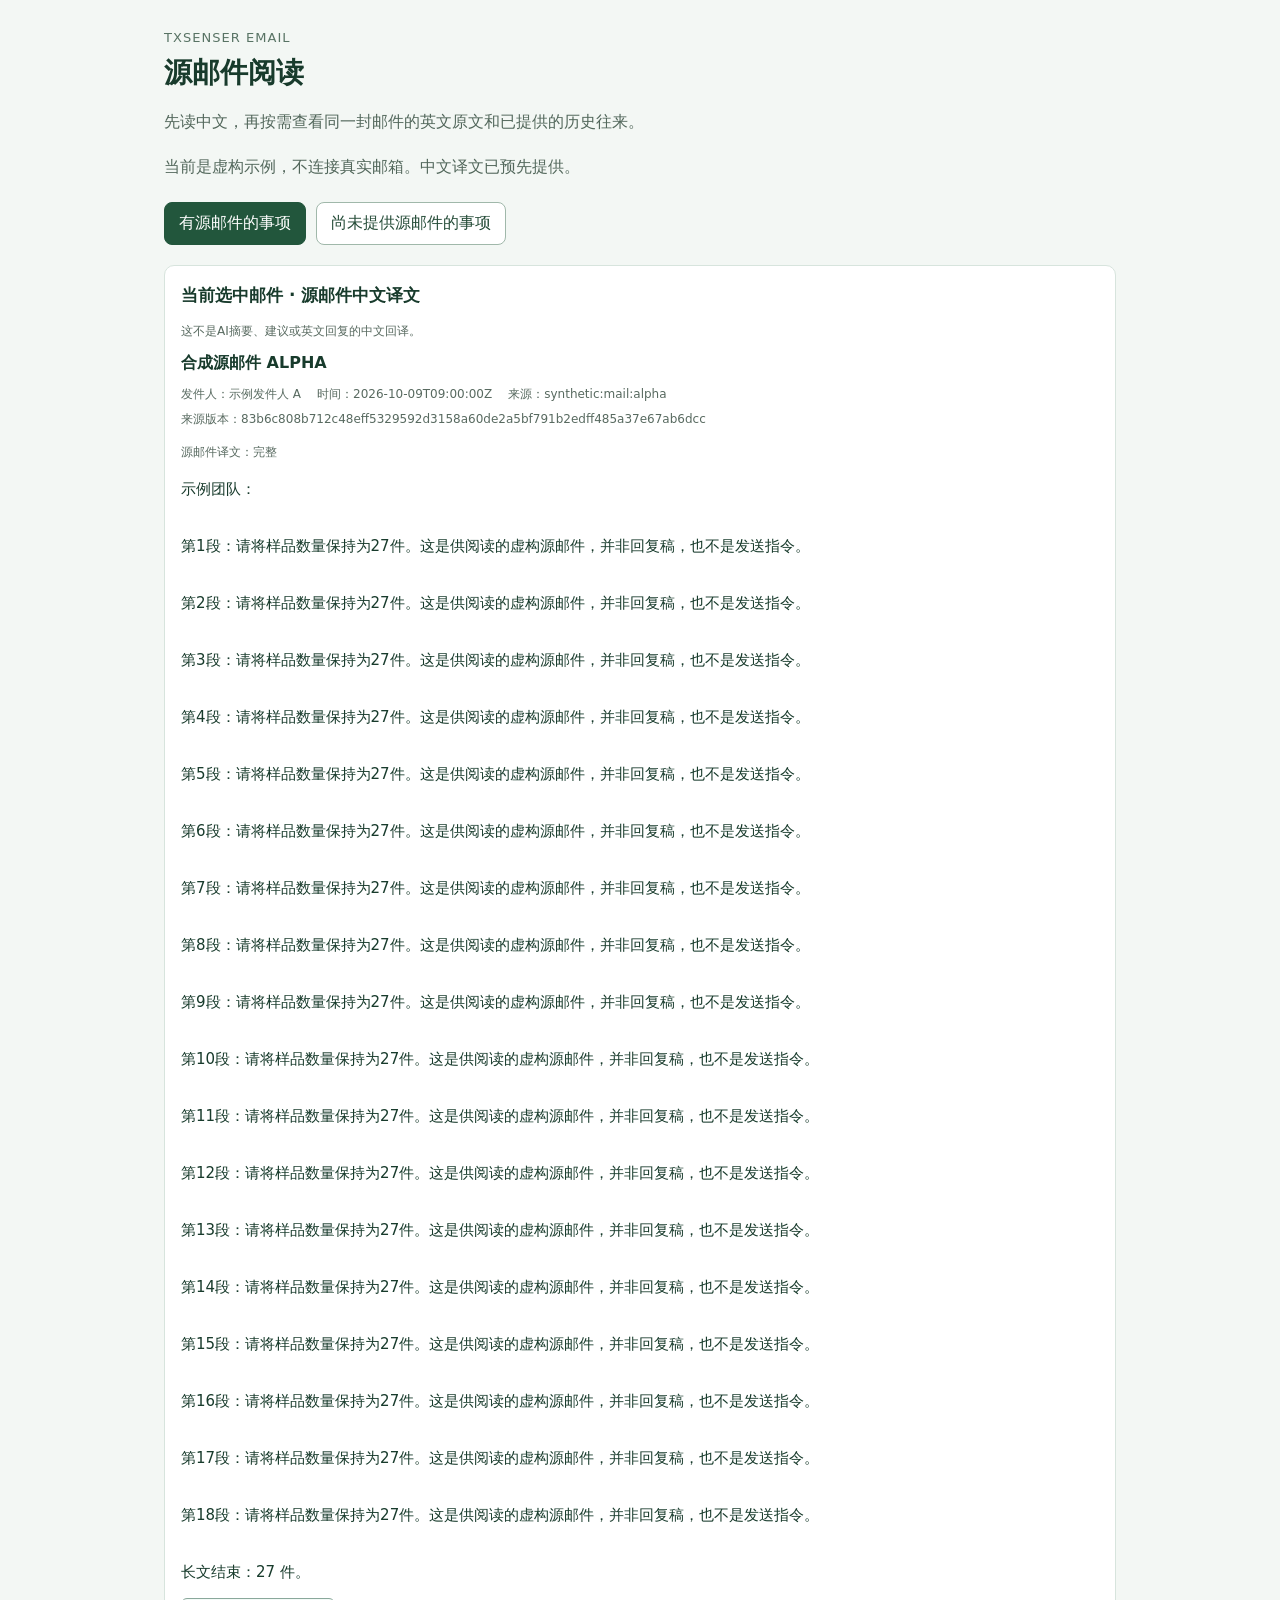
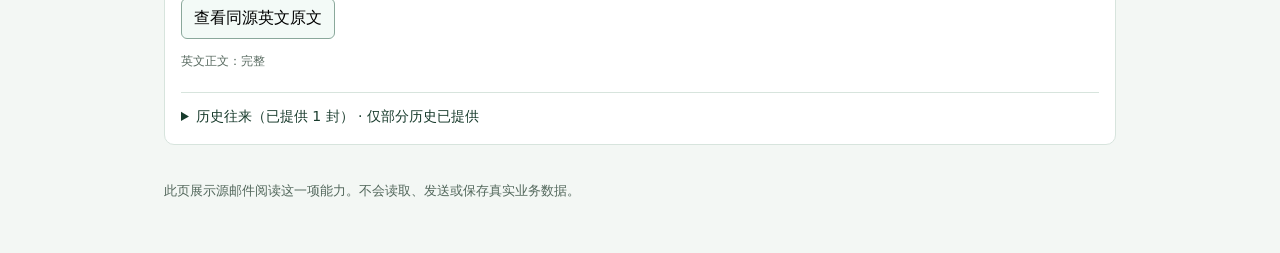
==== preview/index.html @ b36b26a2 "Publish synthetic source-mail reader and focused cloud checks" ====
<!doctype html>
<html lang="zh-CN"><head><meta charset="utf-8">
<meta name="viewport" content="width=device-width, initial-scale=1">
<meta http-equiv="Content-Security-Policy" content="default-src 'none'; script-src 'sha256-Cvp5GicQD8ncABW5vdzdRlJU9XAbY8U65Bo8ip6mrUk='; style-src 'sha256-8VgQ7xVPczEnHZAIU/KJzik+/f3i69bhT2zcTPXZg+8='; connect-src 'none'; img-src 'none'; object-src 'none'; frame-src 'none'; worker-src 'none'; form-action 'none'; base-uri 'none'">
<title>TxSenser Email · 源邮件阅读示例</title><style>
:root{--line:#d7e4dd;font-family:system-ui,-apple-system,sans-serif;color:#183b2c;background:#f3f7f4}
*{box-sizing:border-box}body{margin:0}main{max-width:1000px;margin:auto;padding:30px 24px}
h1{font-size:28px;line-height:1.4;margin:8px 0}.eyebrow{font-size:13px;letter-spacing:.08em;color:#587364}
.intro{line-height:1.8;color:#52675b}.examples{display:flex;flex-wrap:wrap;gap:10px;margin:20px 0}
.examples button{font:inherit;border:1px solid #a0b8aa;border-radius:8px;padding:10px 14px;background:white;color:#244b37;cursor:pointer}
.examples button[aria-pressed=true]{background:#22563c;color:white;border-color:#22563c}
button:focus-visible,summary:focus-visible{outline:3px solid #e6a03b;outline-offset:3px}
.source-mail-original[hidden]{display:none}footer{font-size:13px;color:#52675b;line-height:1.8;padding:10px 0 20px}
@media(max-width:600px){main{padding:20px 14px}h1{font-size:23px}}
/* G1/G2 primary reading; all supplied paragraphs remain readable at any width. */
.source-mail-reader{min-width:0;max-width:100%;margin:18px 0 24px;padding:16px;border:1px solid var(--line);border-radius:10px;background:#fff}
.source-mail-reader h3{font-size:17px;margin:0 0 10px;line-height:1.6}
.source-mail-subject{font-size:16px;margin:10px 0;overflow-wrap:anywhere}
.source-mail-meta{display:flex;flex-wrap:wrap;gap:4px 16px;font-size:12px;color:#586a60}
.source-mail-meta p{margin:2px 0;min-width:0;max-width:100%;overflow-wrap:anywhere}
.source-mail-body{font-size:15px;line-height:1.9;white-space:pre-wrap;overflow-wrap:anywhere;max-width:100%;min-width:0;margin:12px 0}
.source-mail-notice,.source-mail-state,.source-mail-order,.source-mail-missing{font-size:12px;line-height:1.7;color:#586a60;overflow-wrap:anywhere}
.source-mail-original-toggle,.source-mail-select{border:1px solid #8aa89b;border-radius:6px;background:#f3faf7;padding:9px 12px;font:inherit;max-width:100%;white-space:normal;overflow-wrap:anywhere}
.source-mail-original{border-top:1px solid var(--line);margin-top:12px;padding-top:12px;min-width:0}
.source-mail-history{border-top:1px solid var(--line);margin-top:20px;padding-top:12px;min-width:0}
.source-mail-history summary{font-size:14px;line-height:1.7;overflow-wrap:anywhere}
.source-mail-history-entry{margin:12px 0;padding:12px;border:1px solid var(--line);border-radius:7px;min-width:0}
.source-mail-history-entry h5{font-size:14px;margin:0 0 8px;overflow-wrap:anywhere}
@media(max-width:850px){.source-mail-reader{padding:12px}.source-mail-meta{display:block}.source-mail-body{font-size:15px}}
</style></head>
<body><main>
<div class="eyebrow">TXSENSER EMAIL</div><h1>源邮件阅读</h1>
<p class="intro">先读中文，再按需查看同一封邮件的英文原文和已提供的历史往来。</p>
<p class="intro">当前是虚构示例，不连接真实邮箱。中文译文已预先提供。</p>
<nav class="examples" aria-label="选择示例">
<button type="button" data-example="0" aria-pressed="true">有源邮件的事项</button>
<button type="button" data-example="1" aria-pressed="false">尚未提供源邮件的事项</button>
</nav><div id="reader"></div>
<footer>此页展示源邮件阅读这一项能力。不会读取、发送或保存真实业务数据。</footer>
</main><script>/* G1/G2: supplied synthetic source records only; no transport or translation. */
(() => {
  'use strict';
  const plain=(v,max=200000)=>typeof v==='string'&&v.length<=max&&!/[\u0000-\u0008\u000b\u000c\u000e-\u001f\u007f\u202a-\u202e\u2066-\u2069]/u.test(v);
  const object=v=>v!==null&&typeof v==='object'&&!Array.isArray(v);
  const source=v=>typeof v==='string'&&/^synthetic:mail:[a-z0-9-]+$/.test(v);
  const revision=v=>typeof v==='string'&&/^[a-f0-9]{64}$/.test(v);
  const labels={complete:'完整',partial:'部分内容',missing:'缺失',failed:'失败',binding_mismatch:'来源不匹配',header_only:'仅邮件头，正文未读取',unavailable:'来源不可用'};
  const coverage={partial:'仅部分历史已提供',unread:'历史尚未读取',unavailable:'历史来源不可用',unknown:'历史覆盖范围未知'};
  function timestamp(value){
    if(typeof value!=='string'||!/^\d{4}-\d\d-\d\dT\d\d:\d\d:\d\d(?:\.\d{3})?Z$/.test(value))return null;
    const n=Date.parse(value);
    const canonical=value.includes('.')?value:value.slice(0,-1)+'.000Z';
    return Number.isFinite(n)&&new Date(n).toISOString()===canonical?n:null;
  }
  function body(value,row){
    if(!object(value)||!['complete','partial','missing','failed'].includes(value.status)||!plain(value.text)||!plain(value.reason,500))return null;
    if(value.source_id!==row.source_id||value.source_revision!==row.source_revision)return Object.freeze({status:'binding_mismatch',text:'',reason:''});
    const text=['complete','partial'].includes(value.status)?value.text:'';
    return Object.freeze({status:text.trim()?value.status:(['complete','partial'].includes(value.status)?'missing':value.status),text,reason:value.reason});
  }
  function normalize(value,key,synthetic){
    if(!synthetic||!object(value)||value.matter_key!==key||!source(value.selected_source_id)||
       !Object.hasOwn(coverage,value.coverage)||!Array.isArray(value.messages)||value.messages.length>100)return null;
    const seen=new Set(),messages=[];
    for(const row of value.messages){
      if(!object(row)||!source(row.source_id)||seen.has(row.source_id)||!revision(row.source_revision)||
         !plain(row.sender,300)||!row.sender.trim()||!plain(row.subject,500)||
         !(row.sent_at===null||plain(row.sent_at,80))||!['available','header_only','unavailable'].includes(row.availability))return null;
      seen.add(row.source_id);
      let original=body(row.original,row),translation=body(row.translation,row);
      if(!original||!translation)return null;
      if(row.availability!=='available'){
        original=translation=Object.freeze({status:row.availability,text:'',reason:''});
      }else if(!['complete','partial'].includes(original.status)&&['complete','partial'].includes(translation.status)){
        translation=Object.freeze({status:'missing',text:'',reason:'原文正文尚不可核实，未将译文标为全文。'});
      }else if(original.status==='partial'&&translation.status==='complete'){
        translation=Object.freeze({...translation,status:'partial',reason:'原文仅部分可用，译文不代表整封邮件。'});
      }
      messages.push(Object.freeze({source_id:row.source_id,source_revision:row.source_revision,
        sender:row.sender,subject:row.subject,sent_at:row.sent_at,time:timestamp(row.sent_at),
        original,translation,availability:row.availability}));
    }
    if(!seen.has(value.selected_source_id))return null; // Never substitute another source.
    return Object.freeze({selected_source_id:value.selected_source_id,coverage:value.coverage,messages:Object.freeze(messages)});
  }
  const el=(tag,cls,text)=>{const n=document.createElement(tag);n.className=cls;if(text!==undefined)n.textContent=text;return n;};
  function metadata(row){
    const n=el('div','source-mail-meta');
    n.append(el('p','','发件人：'+row.sender),el('p','',row.time===null?'时间未知：未提供可核实时间':'时间：'+row.sent_at),
      el('p','','来源：'+row.source_id),el('p','','来源版本：'+row.source_revision));
    return n;
  }
  function render(value){
    const root=el('section','source-mail-reader');root.id='source-mail-reader';
    root.setAttribute('aria-label','选中源邮件阅读');
    if(!value){root.append(el('h3','','源邮件'),el('p','source-mail-state','当前没有可核实的选中源邮件正文；未使用摘要或其他邮件替代。'));return root;}
    let selected=value.selected_source_id;
    function draw(){
      root.replaceChildren();
      const row=value.messages.find(m=>m.source_id===selected);
      const current=el('article','source-mail-current');current.dataset.sourceId=row.source_id;
      current.append(el('h3','','当前选中邮件 · 源邮件中文译文'),el('p','source-mail-notice','这不是AI摘要、建议或英文回复的中文回译。'),
        el('h4','source-mail-subject',row.subject||'未提供主题'),metadata(row));
      const translated=row.translation;
      current.append(el('p','source-mail-state','源邮件译文：'+labels[translated.status]+(translated.reason?' · '+translated.reason:'')));
      if(translated.text){const text=el('div','source-mail-body',translated.text);text.id='source-mail-chinese';current.append(text);}
      else current.append(el('p','source-mail-missing','当前源邮件没有可展示的中文正文；未沿用旧译文。'));
      const toggle=el('button','source-mail-original-toggle','查看同源英文原文');toggle.type='button';
      toggle.setAttribute('aria-expanded','false');toggle.setAttribute('aria-controls','source-mail-original');
      toggle.disabled=!['complete','partial'].includes(row.original.status);
      const original=el('section','source-mail-original');original.id='source-mail-original';original.hidden=true;
      original.append(el('h4','','同源英文原文 · '+labels[row.original.status]),metadata(row),el('div','source-mail-body',row.original.text));
      toggle.addEventListener('click',()=>{original.hidden=!original.hidden;toggle.setAttribute('aria-expanded',String(!original.hidden));toggle.textContent=original.hidden?'查看同源英文原文':'收起同源英文原文';});
      current.append(toggle,el('p','source-mail-state','英文正文：'+labels[row.original.status]),original);root.append(current);
      const history=el('details','source-mail-history');history.id='source-mail-history';history.open=false;
      const rows=value.messages.filter(m=>m.source_id!==selected);
      const summary=el('summary','','历史往来（已提供 '+rows.length+' 封） · '+coverage[value.coverage]);
      history.append(summary,el('p','source-mail-notice','仅展示已提供记录，不代表完整线程或完整翻译。展开、收起和切换不会读取或翻译更多邮件。'),
        el('p','source-mail-order','可核实时间从早到晚；同一时间保持已提供顺序。未知时间单列，不推断先后。'));
      const known=rows.filter(m=>m.time!==null).sort((a,b)=>a.time-b.time),unknown=rows.filter(m=>m.time===null);
      for(const [heading,group] of [['时间已知',known],['时间未知（先后未判定）',unknown]]){
        if(group.length)history.append(el('h4','',heading));
        for(const item of group){
          const entry=el('article','source-mail-history-entry');entry.dataset.sourceId=item.source_id;
          entry.append(el('h5','',item.subject||'未提供主题'),metadata(item),
            el('p','source-mail-state','英文正文：'+labels[item.original.status]+'；中文译文：'+labels[item.translation.status]));
          const read=el('button','source-mail-select','阅读这封邮件');read.type='button';read.setAttribute('aria-label','阅读 '+item.source_id);
          read.addEventListener('click',()=>{selected=item.source_id;draw();root.querySelector('.source-mail-original-toggle').focus({preventScroll:true});});
          entry.append(read);history.append(entry);
        }
      }
      if(!rows.length)history.append(el('p','','本次没有提供其他邮件，不能据此认定没有历史。'));
      root.append(history);
    }
    draw();return root;
  }
  window.SourceMailReader=Object.freeze({normalize,render});
})();

(() => {
  const fixture = {"ok": true, "demonstration": true, "snapshot": {"read_at": "2026-10-24T00:00:00Z", "offset": 0, "low_total": 0, "next_offset": null, "cards": [{"key": "matter:synthetic:g1g2", "title": "合成源邮件阅读", "area": "待处理事项", "status": "合成待核实", "source_refs": [], "tags": [], "evidence": ["合成事项概要，不能代替源邮件全文。"], "advice": "核对来源内容。", "gaps": [], "reply": [], "references": [], "source_mail": {"matter_key": "matter:synthetic:g1g2", "selected_source_id": "synthetic:mail:alpha", "coverage": "partial", "messages": [{"source_id": "synthetic:mail:alpha", "source_revision": "83b6c808b712c48eff5329592d3158a60de2a5bf791b2edff485a37e67ab6dcc", "sender": "示例发件人 A", "sent_at": "2026-10-09T09:00:00Z", "subject": "合成源邮件 ALPHA", "availability": "available", "original": {"source_id": "synthetic:mail:alpha", "source_revision": "83b6c808b712c48eff5329592d3158a60de2a5bf791b2edff485a37e67ab6dcc", "status": "complete", "text": "Dear Example Team,\n\nParagraph 1: Please keep the sample count at 27 pieces. This is a fictional source email for reading, not a reply or an instruction to send.\n\nParagraph 2: Please keep the sample count at 27 pieces. This is a fictional source email for reading, not a reply or an instruction to send.\n\nParagraph 3: Please keep the sample count at 27 pieces. This is a fictional source email for reading, not a reply or an instruction to send.\n\nParagraph 4: Please keep the sample count at 27 pieces. This is a fictional source email for reading, not a reply or an instruction to send.\n\nParagraph 5: Please keep the sample count at 27 pieces. This is a fictional source email for reading, not a reply or an instruction to send.\n\nParagraph 6: Please keep the sample count at 27 pieces. This is a fictional source email for reading, not a reply or an instruction to send.\n\nParagraph 7: Please keep the sample count at 27 pieces. This is a fictional source email for reading, not a reply or an instruction to send.\n\nParagraph 8: Please keep the sample count at 27 pieces. This is a fictional source email for reading, not a reply or an instruction to send.\n\nParagraph 9: Please keep the sample count at 27 pieces. This is a fictional source email for reading, not a reply or an instruction to send.\n\nParagraph 10: Please keep the sample count at 27 pieces. This is a fictional source email for reading, not a reply or an instruction to send.\n\nParagraph 11: Please keep the sample count at 27 pieces. This is a fictional source email for reading, not a reply or an instruction to send.\n\nParagraph 12: Please keep the sample count at 27 pieces. This is a fictional source email for reading, not a reply or an instruction to send.\n\nParagraph 13: Please keep the sample count at 27 pieces. This is a fictional source email for reading, not a reply or an instruction to send.\n\nParagraph 14: Please keep the sample count at 27 pieces. This is a fictional source email for reading, not a reply or an instruction to send.\n\nParagraph 15: Please keep the sample count at 27 pieces. This is a fictional source email for reading, not a reply or an instruction to send.\n\nParagraph 16: Please keep the sample count at 27 pieces. This is a fictional source email for reading, not a reply or an instruction to send.\n\nParagraph 17: Please keep the sample count at 27 pieces. This is a fictional source email for reading, not a reply or an instruction to send.\n\nParagraph 18: Please keep the sample count at 27 pieces. This is a fictional source email for reading, not a reply or an instruction to send.\n\nLong body end: 27 pieces.", "reason": ""}, "translation": {"source_id": "synthetic:mail:alpha", "source_revision": "83b6c808b712c48eff5329592d3158a60de2a5bf791b2edff485a37e67ab6dcc", "status": "complete", "text": "示例团队：\n\n第1段：请将样品数量保持为27件。这是供阅读的虚构源邮件，并非回复稿，也不是发送指令。\n\n第2段：请将样品数量保持为27件。这是供阅读的虚构源邮件，并非回复稿，也不是发送指令。\n\n第3段：请将样品数量保持为27件。这是供阅读的虚构源邮件，并非回复稿，也不是发送指令。\n\n第4段：请将样品数量保持为27件。这是供阅读的虚构源邮件，并非回复稿，也不是发送指令。\n\n第5段：请将样品数量保持为27件。这是供阅读的虚构源邮件，并非回复稿，也不是发送指令。\n\n第6段：请将样品数量保持为27件。这是供阅读的虚构源邮件，并非回复稿，也不是发送指令。\n\n第7段：请将样品数量保持为27件。这是供阅读的虚构源邮件，并非回复稿，也不是发送指令。\n\n第8段：请将样品数量保持为27件。这是供阅读的虚构源邮件，并非回复稿，也不是发送指令。\n\n第9段：请将样品数量保持为27件。这是供阅读的虚构源邮件，并非回复稿，也不是发送指令。\n\n第10段：请将样品数量保持为27件。这是供阅读的虚构源邮件，并非回复稿，也不是发送指令。\n\n第11段：请将样品数量保持为27件。这是供阅读的虚构源邮件，并非回复稿，也不是发送指令。\n\n第12段：请将样品数量保持为27件。这是供阅读的虚构源邮件，并非回复稿，也不是发送指令。\n\n第13段：请将样品数量保持为27件。这是供阅读的虚构源邮件，并非回复稿，也不是发送指令。\n\n第14段：请将样品数量保持为27件。这是供阅读的虚构源邮件，并非回复稿，也不是发送指令。\n\n第15段：请将样品数量保持为27件。这是供阅读的虚构源邮件，并非回复稿，也不是发送指令。\n\n第16段：请将样品数量保持为27件。这是供阅读的虚构源邮件，并非回复稿，也不是发送指令。\n\n第17段：请将样品数量保持为27件。这是供阅读的虚构源邮件，并非回复稿，也不是发送指令。\n\n第18段：请将样品数量保持为27件。这是供阅读的虚构源邮件，并非回复稿，也不是发送指令。\n\n长文结束：27 件。", "reason": ""}}, {"source_id": "synthetic:mail:beta", "source_revision": "22a09c62d25404a4411d0253c88607351c983ce52a18932fa02fc431256d3111", "sender": "示例发件人 B", "sent_at": "2026-10-08T07:00:00Z", "subject": "合成源邮件 BETA", "availability": "available", "original": {"source_id": "synthetic:mail:beta", "source_revision": "22a09c62d25404a4411d0253c88607351c983ce52a18932fa02fc431256d3111", "status": "complete", "text": "Hello Example A,\n\nPlease review only this earlier message.\n\nRegards, Example B", "reason": ""}, "translation": {"source_id": "synthetic:mail:beta", "source_revision": "22a09c62d25404a4411d0253c88607351c983ce52a18932fa02fc431256d3111", "status": "complete", "text": "示例A：\n\n请仅阅读这一封较早的邮件。\n\n示例B 敬上", "reason": ""}}]}}, {"key": "matter:synthetic:no-source", "title": "尚未提供源邮件的事项", "area": "待处理事项", "status": "合成待核实", "source_refs": [], "tags": [], "evidence": ["合成事项概要，不能代替源邮件全文。"], "advice": "核对来源内容。", "gaps": [], "reply": [], "references": []}], "notices": ["纯离线合成展示；无真实邮件或服务连接。"]}};

  const mount = document.getElementById('reader');
  function show(index) {
    const card = fixture.snapshot.cards[index];
    const value = window.SourceMailReader.normalize(card.source_mail, card.key, fixture.demonstration === true);
    mount.replaceChildren(window.SourceMailReader.render(value));
    document.querySelectorAll('[data-example]').forEach(button => {
      button.setAttribute('aria-pressed', String(Number(button.dataset.example) === index));
    });
  }
  document.querySelectorAll('[data-example]').forEach(button => {
    button.addEventListener('click', () => show(Number(button.dataset.example)));
  });
  show(0);
})();
</script></body></html>
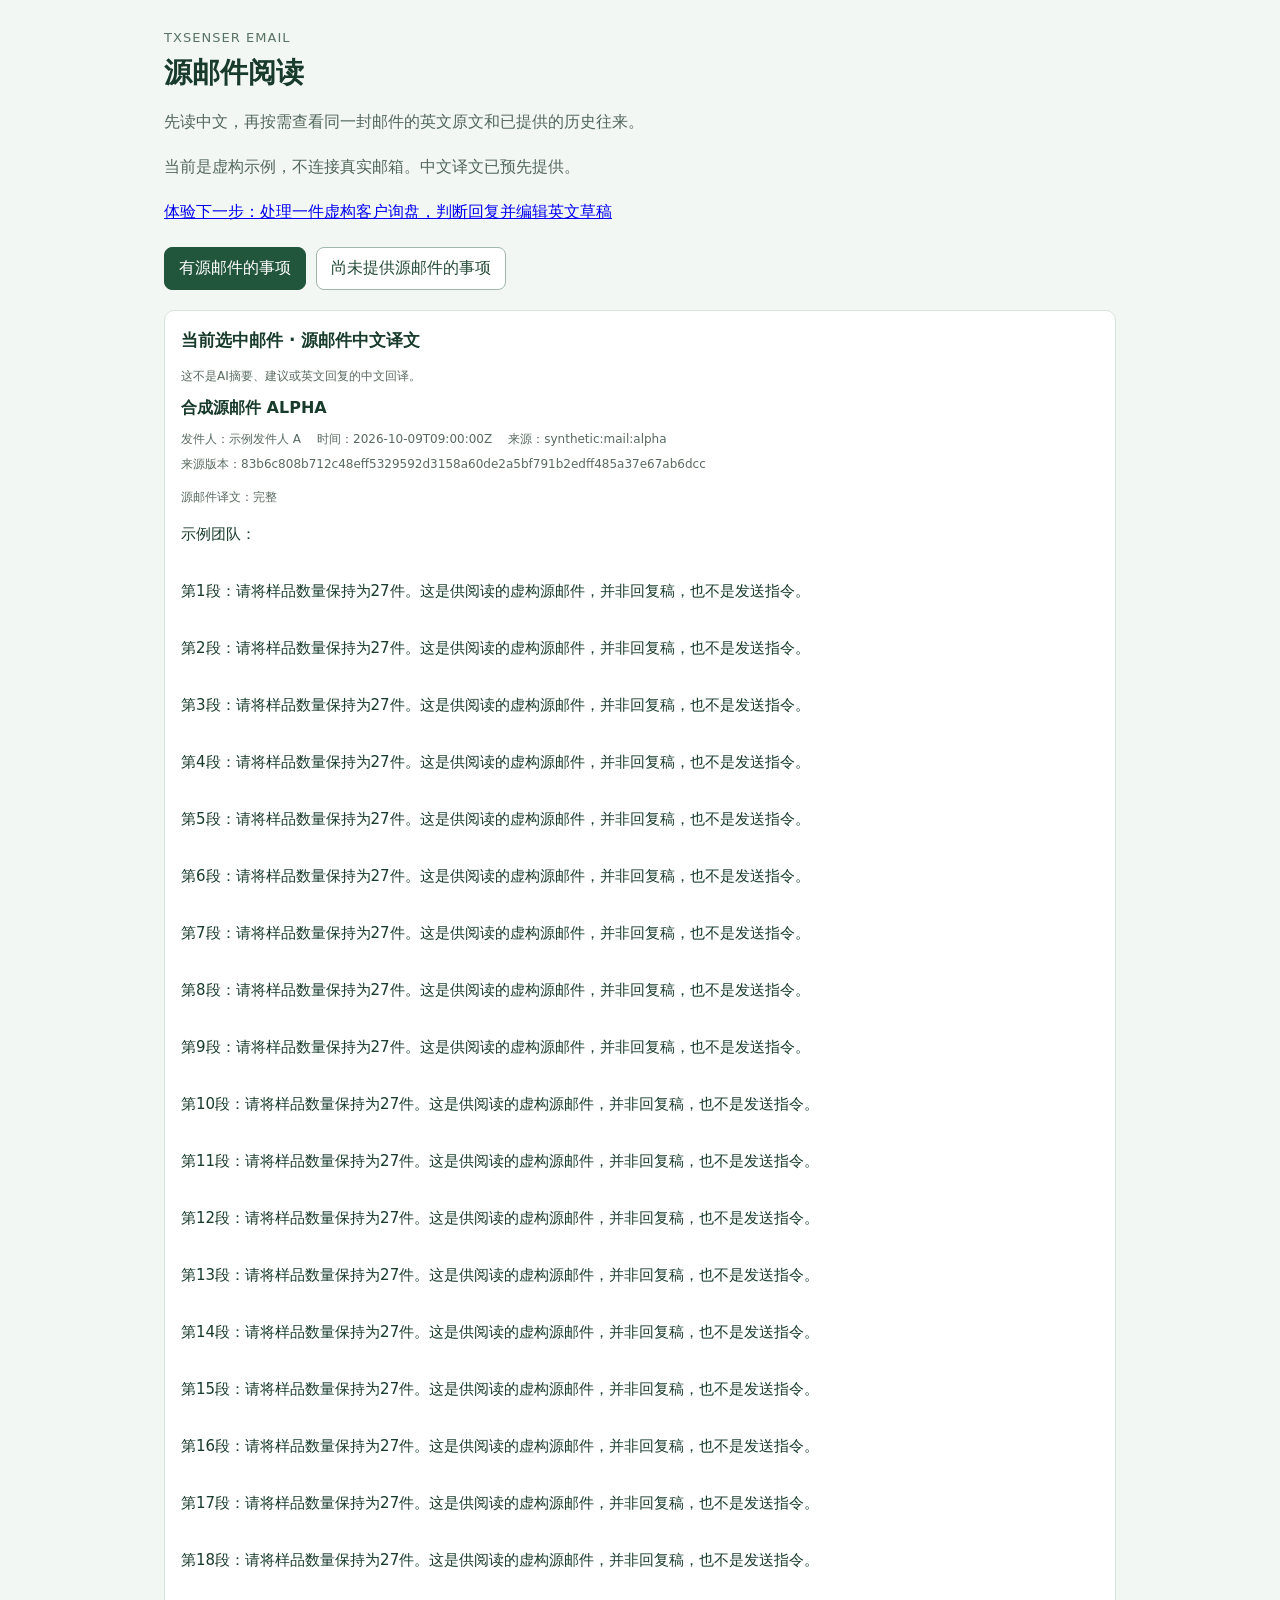
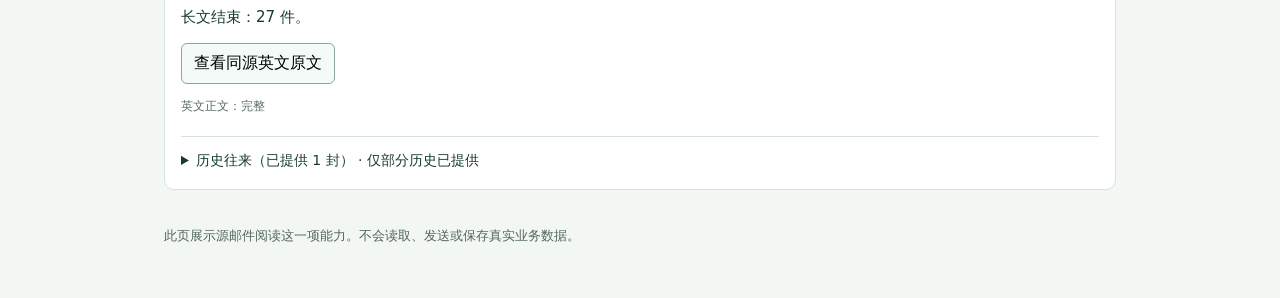
==== commit d7d9f072: "Add clickable fictional business-matter path and scoped hosted checks" ====
--- a/preview/index.html
+++ b/preview/index.html
@@ -32,6 +32,7 @@
 <div class="eyebrow">TXSENSER EMAIL</div><h1>源邮件阅读</h1>
 <p class="intro">先读中文，再按需查看同一封邮件的英文原文和已提供的历史往来。</p>
 <p class="intro">当前是虚构示例，不连接真实邮箱。中文译文已预先提供。</p>
+<p class="intro"><a href="business.html">体验下一步：处理一件虚构客户询盘，判断回复并编辑英文草稿</a></p>
 <nav class="examples" aria-label="选择示例">
 <button type="button" data-example="0" aria-pressed="true">有源邮件的事项</button>
 <button type="button" data-example="1" aria-pressed="false">尚未提供源邮件的事项</button>
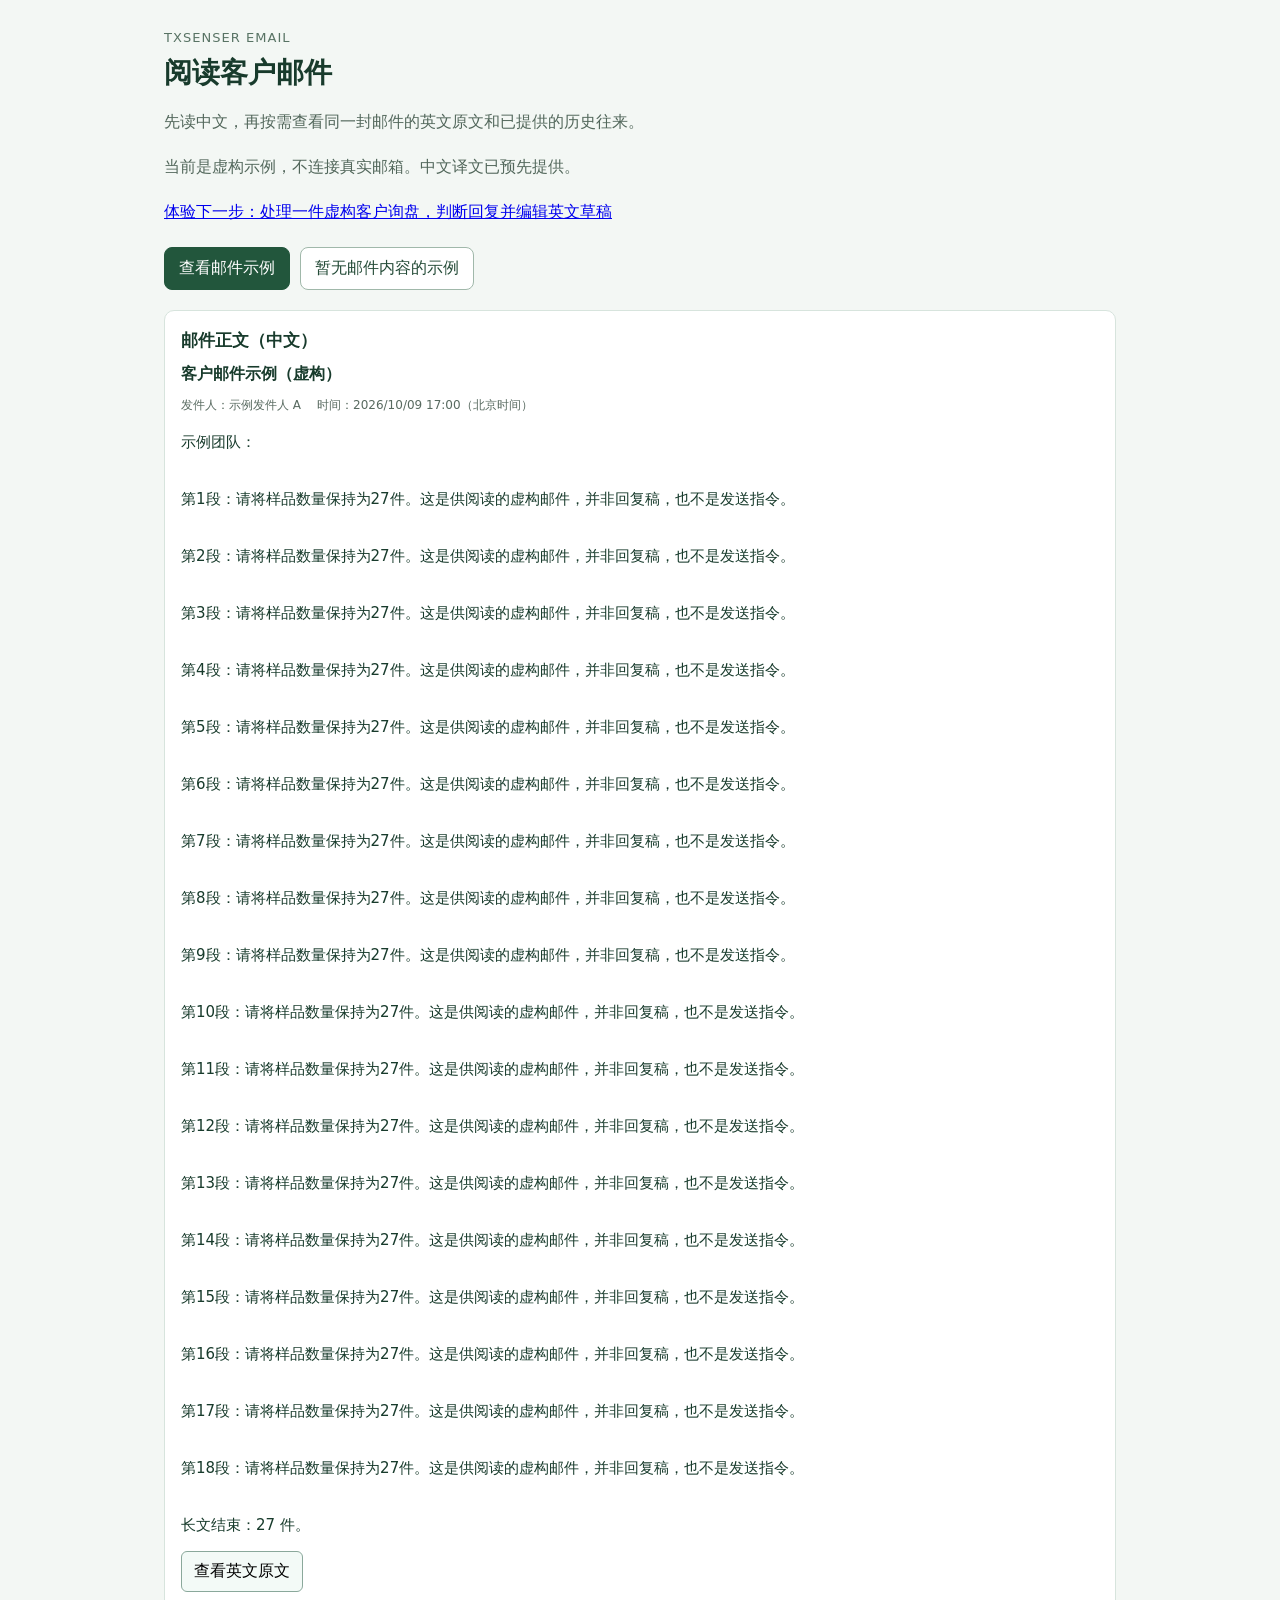
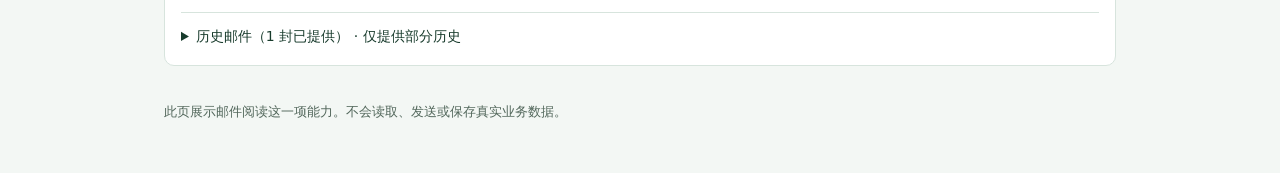
==== commit 4be46832: "Simplify CEO-facing email language and hide internal source identifiers" ====
--- a/preview/index.html
+++ b/preview/index.html
@@ -1,8 +1,8 @@
 <!doctype html>
 <html lang="zh-CN"><head><meta charset="utf-8">
 <meta name="viewport" content="width=device-width, initial-scale=1">
-<meta http-equiv="Content-Security-Policy" content="default-src 'none'; script-src 'sha256-Cvp5GicQD8ncABW5vdzdRlJU9XAbY8U65Bo8ip6mrUk='; style-src 'sha256-8VgQ7xVPczEnHZAIU/KJzik+/f3i69bhT2zcTPXZg+8='; connect-src 'none'; img-src 'none'; object-src 'none'; frame-src 'none'; worker-src 'none'; form-action 'none'; base-uri 'none'">
-<title>TxSenser Email · 源邮件阅读示例</title><style>
+<meta http-equiv="Content-Security-Policy" content="default-src 'none'; script-src 'sha256-uMvVA8dGYO7sJ5gq0sD1yfTJ7hJXvaczCpBWF8fJrTo='; style-src 'sha256-8VgQ7xVPczEnHZAIU/KJzik+/f3i69bhT2zcTPXZg+8='; connect-src 'none'; img-src 'none'; object-src 'none'; frame-src 'none'; worker-src 'none'; form-action 'none'; base-uri 'none'">
+<title>TxSenser Email · 邮件阅读示例</title><style>
 :root{--line:#d7e4dd;font-family:system-ui,-apple-system,sans-serif;color:#183b2c;background:#f3f7f4}
 *{box-sizing:border-box}body{margin:0}main{max-width:1000px;margin:auto;padding:30px 24px}
 h1{font-size:28px;line-height:1.4;margin:8px 0}.eyebrow{font-size:13px;letter-spacing:.08em;color:#587364}
@@ -29,15 +29,15 @@
 @media(max-width:850px){.source-mail-reader{padding:12px}.source-mail-meta{display:block}.source-mail-body{font-size:15px}}
 </style></head>
 <body><main>
-<div class="eyebrow">TXSENSER EMAIL</div><h1>源邮件阅读</h1>
+<div class="eyebrow">TXSENSER EMAIL</div><h1>阅读客户邮件</h1>
 <p class="intro">先读中文，再按需查看同一封邮件的英文原文和已提供的历史往来。</p>
 <p class="intro">当前是虚构示例，不连接真实邮箱。中文译文已预先提供。</p>
 <p class="intro"><a href="business.html">体验下一步：处理一件虚构客户询盘，判断回复并编辑英文草稿</a></p>
 <nav class="examples" aria-label="选择示例">
-<button type="button" data-example="0" aria-pressed="true">有源邮件的事项</button>
-<button type="button" data-example="1" aria-pressed="false">尚未提供源邮件的事项</button>
+<button type="button" data-example="0" aria-pressed="true">查看邮件示例</button>
+<button type="button" data-example="1" aria-pressed="false">暂无邮件内容的示例</button>
 </nav><div id="reader"></div>
-<footer>此页展示源邮件阅读这一项能力。不会读取、发送或保存真实业务数据。</footer>
+<footer>此页展示邮件阅读这一项能力。不会读取、发送或保存真实业务数据。</footer>
 </main><script>/* G1/G2: supplied synthetic source records only; no transport or translation. */
 (() => {
   'use strict';
@@ -45,8 +45,8 @@
   const object=v=>v!==null&&typeof v==='object'&&!Array.isArray(v);
   const source=v=>typeof v==='string'&&/^synthetic:mail:[a-z0-9-]+$/.test(v);
   const revision=v=>typeof v==='string'&&/^[a-f0-9]{64}$/.test(v);
-  const labels={complete:'完整',partial:'部分内容',missing:'缺失',failed:'失败',binding_mismatch:'来源不匹配',header_only:'仅邮件头，正文未读取',unavailable:'来源不可用'};
-  const coverage={partial:'仅部分历史已提供',unread:'历史尚未读取',unavailable:'历史来源不可用',unknown:'历史覆盖范围未知'};
+  const labels={complete:'完整',partial:'部分内容',missing:'缺失',failed:'失败',binding_mismatch:'内容与当前邮件不一致',header_only:'仅邮件头，正文未读取',unavailable:'邮件暂不可用'};
+  const coverage={partial:'仅提供部分历史',unread:'历史邮件尚未读取',unavailable:'历史邮件暂不可用',unknown:'历史是否完整尚不确定'};
   function timestamp(value){
     if(typeof value!=='string'||!/^\d{4}-\d\d-\d\dT\d\d:\d\d:\d\d(?:\.\d{3})?Z$/.test(value))return null;
     const n=Date.parse(value);
@@ -73,9 +73,9 @@
       if(row.availability!=='available'){
         original=translation=Object.freeze({status:row.availability,text:'',reason:''});
       }else if(!['complete','partial'].includes(original.status)&&['complete','partial'].includes(translation.status)){
-        translation=Object.freeze({status:'missing',text:'',reason:'原文正文尚不可核实，未将译文标为全文。'});
+        translation=Object.freeze({status:'missing',text:'',reason:'邮件英文正文暂无法核实，不能确认中文内容完整。'});
       }else if(original.status==='partial'&&translation.status==='complete'){
-        translation=Object.freeze({...translation,status:'partial',reason:'原文仅部分可用，译文不代表整封邮件。'});
+        translation=Object.freeze({...translation,status:'partial',reason:'只读到部分邮件，中文内容可能不完整。'});
       }
       messages.push(Object.freeze({source_id:row.source_id,source_revision:row.source_revision,
         sender:row.sender,subject:row.subject,sent_at:row.sent_at,time:timestamp(row.sent_at),
@@ -87,45 +87,48 @@
   const el=(tag,cls,text)=>{const n=document.createElement(tag);n.className=cls;if(text!==undefined)n.textContent=text;return n;};
   function metadata(row){
     const n=el('div','source-mail-meta');
-    n.append(el('p','','发件人：'+row.sender),el('p','',row.time===null?'时间未知：未提供可核实时间':'时间：'+row.sent_at),
-      el('p','','来源：'+row.source_id),el('p','','来源版本：'+row.source_revision));
+    const formatted=row.time===null?'待确认':new Date(row.time).toLocaleString('zh-CN',{timeZone:'Asia/Shanghai',year:'numeric',month:'2-digit',day:'2-digit',hour:'2-digit',minute:'2-digit',hour12:false})+'（北京时间）';
+    n.append(el('p','','发件人：'+row.sender),el('p','','时间：'+formatted));
     return n;
   }
   function render(value){
     const root=el('section','source-mail-reader');root.id='source-mail-reader';
-    root.setAttribute('aria-label','选中源邮件阅读');
-    if(!value){root.append(el('h3','','源邮件'),el('p','source-mail-state','当前没有可核实的选中源邮件正文；未使用摘要或其他邮件替代。'));return root;}
+    root.setAttribute('aria-label','邮件正文阅读');
+    if(!value){root.append(el('h3','','邮件正文'),el('p','source-mail-state','这件事尚未提供可阅读的邮件正文，不会显示其他邮件的内容。'));return root;}
     let selected=value.selected_source_id;
     function draw(){
       root.replaceChildren();
       const row=value.messages.find(m=>m.source_id===selected);
       const current=el('article','source-mail-current');current.dataset.sourceId=row.source_id;
-      current.append(el('h3','','当前选中邮件 · 源邮件中文译文'),el('p','source-mail-notice','这不是AI摘要、建议或英文回复的中文回译。'),
+      current.append(el('h3','','邮件正文（中文）'),
         el('h4','source-mail-subject',row.subject||'未提供主题'),metadata(row));
       const translated=row.translation;
-      current.append(el('p','source-mail-state','源邮件译文：'+labels[translated.status]+(translated.reason?' · '+translated.reason:'')));
+      if(translated.status!=='complete')current.append(el('p','source-mail-state','中文内容：'+labels[translated.status]+(translated.reason?' · '+translated.reason:'')));
       if(translated.text){const text=el('div','source-mail-body',translated.text);text.id='source-mail-chinese';current.append(text);}
-      else current.append(el('p','source-mail-missing','当前源邮件没有可展示的中文正文；未沿用旧译文。'));
-      const toggle=el('button','source-mail-original-toggle','查看同源英文原文');toggle.type='button';
+      else current.append(el('p','source-mail-missing','这封邮件暂时没有可展示的中文正文。'));
+      const toggle=el('button','source-mail-original-toggle','查看英文原文');toggle.type='button';
       toggle.setAttribute('aria-expanded','false');toggle.setAttribute('aria-controls','source-mail-original');
       toggle.disabled=!['complete','partial'].includes(row.original.status);
       const original=el('section','source-mail-original');original.id='source-mail-original';original.hidden=true;
-      original.append(el('h4','','同源英文原文 · '+labels[row.original.status]),metadata(row),el('div','source-mail-body',row.original.text));
-      toggle.addEventListener('click',()=>{original.hidden=!original.hidden;toggle.setAttribute('aria-expanded',String(!original.hidden));toggle.textContent=original.hidden?'查看同源英文原文':'收起同源英文原文';});
-      current.append(toggle,el('p','source-mail-state','英文正文：'+labels[row.original.status]),original);root.append(current);
+      original.append(el('h4','','英文原文'),el('div','source-mail-body',row.original.text));
+      toggle.addEventListener('click',()=>{original.hidden=!original.hidden;toggle.setAttribute('aria-expanded',String(!original.hidden));toggle.textContent=original.hidden?'查看英文原文':'收起英文原文';});
+      current.append(toggle);
+      if(row.original.status!=='complete')current.append(el('p','source-mail-state','英文原文：'+labels[row.original.status]));
+      current.append(original);root.append(current);
       const history=el('details','source-mail-history');history.id='source-mail-history';history.open=false;
       const rows=value.messages.filter(m=>m.source_id!==selected);
-      const summary=el('summary','','历史往来（已提供 '+rows.length+' 封） · '+coverage[value.coverage]);
-      history.append(summary,el('p','source-mail-notice','仅展示已提供记录，不代表完整线程或完整翻译。展开、收起和切换不会读取或翻译更多邮件。'),
-        el('p','source-mail-order','可核实时间从早到晚；同一时间保持已提供顺序。未知时间单列，不推断先后。'));
+      const summary=el('summary','','历史邮件（'+rows.length+' 封已提供） · '+coverage[value.coverage]);
+      history.append(summary,el('p','source-mail-notice','这里只显示已提供的往来，历史记录可能不完整。'),
+        el('p','source-mail-order','有日期的邮件按时间先后排列，无法确认日期的单独列出。'));
       const known=rows.filter(m=>m.time!==null).sort((a,b)=>a.time-b.time),unknown=rows.filter(m=>m.time===null);
-      for(const [heading,group] of [['时间已知',known],['时间未知（先后未判定）',unknown]]){
+      for(const [heading,group] of [['按时间排列',known],['日期待确认的邮件',unknown]]){
         if(group.length)history.append(el('h4','',heading));
         for(const item of group){
           const entry=el('article','source-mail-history-entry');entry.dataset.sourceId=item.source_id;
-          entry.append(el('h5','',item.subject||'未提供主题'),metadata(item),
-            el('p','source-mail-state','英文正文：'+labels[item.original.status]+'；中文译文：'+labels[item.translation.status]));
-          const read=el('button','source-mail-select','阅读这封邮件');read.type='button';read.setAttribute('aria-label','阅读 '+item.source_id);
+          entry.append(el('h5','',item.subject||'未提供主题'),metadata(item));
+          if(item.original.status!=='complete'||item.translation.status!=='complete')
+            entry.append(el('p','source-mail-state','英文：'+labels[item.original.status]+'；中文：'+labels[item.translation.status]));
+          const read=el('button','source-mail-select','阅读这封邮件');read.type='button';read.setAttribute('aria-label','阅读邮件：'+(item.subject||'未提供主题'));
           read.addEventListener('click',()=>{selected=item.source_id;draw();root.querySelector('.source-mail-original-toggle').focus({preventScroll:true});});
           entry.append(read);history.append(entry);
         }
@@ -139,7 +142,7 @@
 })();
 
 (() => {
-  const fixture = {"ok": true, "demonstration": true, "snapshot": {"read_at": "2026-10-24T00:00:00Z", "offset": 0, "low_total": 0, "next_offset": null, "cards": [{"key": "matter:synthetic:g1g2", "title": "合成源邮件阅读", "area": "待处理事项", "status": "合成待核实", "source_refs": [], "tags": [], "evidence": ["合成事项概要，不能代替源邮件全文。"], "advice": "核对来源内容。", "gaps": [], "reply": [], "references": [], "source_mail": {"matter_key": "matter:synthetic:g1g2", "selected_source_id": "synthetic:mail:alpha", "coverage": "partial", "messages": [{"source_id": "synthetic:mail:alpha", "source_revision": "83b6c808b712c48eff5329592d3158a60de2a5bf791b2edff485a37e67ab6dcc", "sender": "示例发件人 A", "sent_at": "2026-10-09T09:00:00Z", "subject": "合成源邮件 ALPHA", "availability": "available", "original": {"source_id": "synthetic:mail:alpha", "source_revision": "83b6c808b712c48eff5329592d3158a60de2a5bf791b2edff485a37e67ab6dcc", "status": "complete", "text": "Dear Example Team,\n\nParagraph 1: Please keep the sample count at 27 pieces. This is a fictional source email for reading, not a reply or an instruction to send.\n\nParagraph 2: Please keep the sample count at 27 pieces. This is a fictional source email for reading, not a reply or an instruction to send.\n\nParagraph 3: Please keep the sample count at 27 pieces. This is a fictional source email for reading, not a reply or an instruction to send.\n\nParagraph 4: Please keep the sample count at 27 pieces. This is a fictional source email for reading, not a reply or an instruction to send.\n\nParagraph 5: Please keep the sample count at 27 pieces. This is a fictional source email for reading, not a reply or an instruction to send.\n\nParagraph 6: Please keep the sample count at 27 pieces. This is a fictional source email for reading, not a reply or an instruction to send.\n\nParagraph 7: Please keep the sample count at 27 pieces. This is a fictional source email for reading, not a reply or an instruction to send.\n\nParagraph 8: Please keep the sample count at 27 pieces. This is a fictional source email for reading, not a reply or an instruction to send.\n\nParagraph 9: Please keep the sample count at 27 pieces. This is a fictional source email for reading, not a reply or an instruction to send.\n\nParagraph 10: Please keep the sample count at 27 pieces. This is a fictional source email for reading, not a reply or an instruction to send.\n\nParagraph 11: Please keep the sample count at 27 pieces. This is a fictional source email for reading, not a reply or an instruction to send.\n\nParagraph 12: Please keep the sample count at 27 pieces. This is a fictional source email for reading, not a reply or an instruction to send.\n\nParagraph 13: Please keep the sample count at 27 pieces. This is a fictional source email for reading, not a reply or an instruction to send.\n\nParagraph 14: Please keep the sample count at 27 pieces. This is a fictional source email for reading, not a reply or an instruction to send.\n\nParagraph 15: Please keep the sample count at 27 pieces. This is a fictional source email for reading, not a reply or an instruction to send.\n\nParagraph 16: Please keep the sample count at 27 pieces. This is a fictional source email for reading, not a reply or an instruction to send.\n\nParagraph 17: Please keep the sample count at 27 pieces. This is a fictional source email for reading, not a reply or an instruction to send.\n\nParagraph 18: Please keep the sample count at 27 pieces. This is a fictional source email for reading, not a reply or an instruction to send.\n\nLong body end: 27 pieces.", "reason": ""}, "translation": {"source_id": "synthetic:mail:alpha", "source_revision": "83b6c808b712c48eff5329592d3158a60de2a5bf791b2edff485a37e67ab6dcc", "status": "complete", "text": "示例团队：\n\n第1段：请将样品数量保持为27件。这是供阅读的虚构源邮件，并非回复稿，也不是发送指令。\n\n第2段：请将样品数量保持为27件。这是供阅读的虚构源邮件，并非回复稿，也不是发送指令。\n\n第3段：请将样品数量保持为27件。这是供阅读的虚构源邮件，并非回复稿，也不是发送指令。\n\n第4段：请将样品数量保持为27件。这是供阅读的虚构源邮件，并非回复稿，也不是发送指令。\n\n第5段：请将样品数量保持为27件。这是供阅读的虚构源邮件，并非回复稿，也不是发送指令。\n\n第6段：请将样品数量保持为27件。这是供阅读的虚构源邮件，并非回复稿，也不是发送指令。\n\n第7段：请将样品数量保持为27件。这是供阅读的虚构源邮件，并非回复稿，也不是发送指令。\n\n第8段：请将样品数量保持为27件。这是供阅读的虚构源邮件，并非回复稿，也不是发送指令。\n\n第9段：请将样品数量保持为27件。这是供阅读的虚构源邮件，并非回复稿，也不是发送指令。\n\n第10段：请将样品数量保持为27件。这是供阅读的虚构源邮件，并非回复稿，也不是发送指令。\n\n第11段：请将样品数量保持为27件。这是供阅读的虚构源邮件，并非回复稿，也不是发送指令。\n\n第12段：请将样品数量保持为27件。这是供阅读的虚构源邮件，并非回复稿，也不是发送指令。\n\n第13段：请将样品数量保持为27件。这是供阅读的虚构源邮件，并非回复稿，也不是发送指令。\n\n第14段：请将样品数量保持为27件。这是供阅读的虚构源邮件，并非回复稿，也不是发送指令。\n\n第15段：请将样品数量保持为27件。这是供阅读的虚构源邮件，并非回复稿，也不是发送指令。\n\n第16段：请将样品数量保持为27件。这是供阅读的虚构源邮件，并非回复稿，也不是发送指令。\n\n第17段：请将样品数量保持为27件。这是供阅读的虚构源邮件，并非回复稿，也不是发送指令。\n\n第18段：请将样品数量保持为27件。这是供阅读的虚构源邮件，并非回复稿，也不是发送指令。\n\n长文结束：27 件。", "reason": ""}}, {"source_id": "synthetic:mail:beta", "source_revision": "22a09c62d25404a4411d0253c88607351c983ce52a18932fa02fc431256d3111", "sender": "示例发件人 B", "sent_at": "2026-10-08T07:00:00Z", "subject": "合成源邮件 BETA", "availability": "available", "original": {"source_id": "synthetic:mail:beta", "source_revision": "22a09c62d25404a4411d0253c88607351c983ce52a18932fa02fc431256d3111", "status": "complete", "text": "Hello Example A,\n\nPlease review only this earlier message.\n\nRegards, Example B", "reason": ""}, "translation": {"source_id": "synthetic:mail:beta", "source_revision": "22a09c62d25404a4411d0253c88607351c983ce52a18932fa02fc431256d3111", "status": "complete", "text": "示例A：\n\n请仅阅读这一封较早的邮件。\n\n示例B 敬上", "reason": ""}}]}}, {"key": "matter:synthetic:no-source", "title": "尚未提供源邮件的事项", "area": "待处理事项", "status": "合成待核实", "source_refs": [], "tags": [], "evidence": ["合成事项概要，不能代替源邮件全文。"], "advice": "核对来源内容。", "gaps": [], "reply": [], "references": []}], "notices": ["纯离线合成展示；无真实邮件或服务连接。"]}};
+  const fixture = {"ok": true, "demonstration": true, "snapshot": {"read_at": "2026-10-24T00:00:00Z", "offset": 0, "low_total": 0, "next_offset": null, "cards": [{"key": "matter:synthetic:g1g2", "title": "邮件阅读示例", "area": "待处理事项", "status": "合成待核实", "source_refs": [], "tags": [], "evidence": ["合成事项概要，不能代替源邮件全文。"], "advice": "核对来源内容。", "gaps": [], "reply": [], "references": [], "source_mail": {"matter_key": "matter:synthetic:g1g2", "selected_source_id": "synthetic:mail:alpha", "coverage": "partial", "messages": [{"source_id": "synthetic:mail:alpha", "source_revision": "83b6c808b712c48eff5329592d3158a60de2a5bf791b2edff485a37e67ab6dcc", "sender": "示例发件人 A", "sent_at": "2026-10-09T09:00:00Z", "subject": "客户邮件示例（虚构）", "availability": "available", "original": {"source_id": "synthetic:mail:alpha", "source_revision": "83b6c808b712c48eff5329592d3158a60de2a5bf791b2edff485a37e67ab6dcc", "status": "complete", "text": "Dear Example Team,\n\nParagraph 1: Please keep the sample count at 27 pieces. This is a fictional email for reading, not a reply or an instruction to send.\n\nParagraph 2: Please keep the sample count at 27 pieces. This is a fictional email for reading, not a reply or an instruction to send.\n\nParagraph 3: Please keep the sample count at 27 pieces. This is a fictional email for reading, not a reply or an instruction to send.\n\nParagraph 4: Please keep the sample count at 27 pieces. This is a fictional email for reading, not a reply or an instruction to send.\n\nParagraph 5: Please keep the sample count at 27 pieces. This is a fictional email for reading, not a reply or an instruction to send.\n\nParagraph 6: Please keep the sample count at 27 pieces. This is a fictional email for reading, not a reply or an instruction to send.\n\nParagraph 7: Please keep the sample count at 27 pieces. This is a fictional email for reading, not a reply or an instruction to send.\n\nParagraph 8: Please keep the sample count at 27 pieces. This is a fictional email for reading, not a reply or an instruction to send.\n\nParagraph 9: Please keep the sample count at 27 pieces. This is a fictional email for reading, not a reply or an instruction to send.\n\nParagraph 10: Please keep the sample count at 27 pieces. This is a fictional email for reading, not a reply or an instruction to send.\n\nParagraph 11: Please keep the sample count at 27 pieces. This is a fictional email for reading, not a reply or an instruction to send.\n\nParagraph 12: Please keep the sample count at 27 pieces. This is a fictional email for reading, not a reply or an instruction to send.\n\nParagraph 13: Please keep the sample count at 27 pieces. This is a fictional email for reading, not a reply or an instruction to send.\n\nParagraph 14: Please keep the sample count at 27 pieces. This is a fictional email for reading, not a reply or an instruction to send.\n\nParagraph 15: Please keep the sample count at 27 pieces. This is a fictional email for reading, not a reply or an instruction to send.\n\nParagraph 16: Please keep the sample count at 27 pieces. This is a fictional email for reading, not a reply or an instruction to send.\n\nParagraph 17: Please keep the sample count at 27 pieces. This is a fictional email for reading, not a reply or an instruction to send.\n\nParagraph 18: Please keep the sample count at 27 pieces. This is a fictional email for reading, not a reply or an instruction to send.\n\nLong body end: 27 pieces.", "reason": ""}, "translation": {"source_id": "synthetic:mail:alpha", "source_revision": "83b6c808b712c48eff5329592d3158a60de2a5bf791b2edff485a37e67ab6dcc", "status": "complete", "text": "示例团队：\n\n第1段：请将样品数量保持为27件。这是供阅读的虚构邮件，并非回复稿，也不是发送指令。\n\n第2段：请将样品数量保持为27件。这是供阅读的虚构邮件，并非回复稿，也不是发送指令。\n\n第3段：请将样品数量保持为27件。这是供阅读的虚构邮件，并非回复稿，也不是发送指令。\n\n第4段：请将样品数量保持为27件。这是供阅读的虚构邮件，并非回复稿，也不是发送指令。\n\n第5段：请将样品数量保持为27件。这是供阅读的虚构邮件，并非回复稿，也不是发送指令。\n\n第6段：请将样品数量保持为27件。这是供阅读的虚构邮件，并非回复稿，也不是发送指令。\n\n第7段：请将样品数量保持为27件。这是供阅读的虚构邮件，并非回复稿，也不是发送指令。\n\n第8段：请将样品数量保持为27件。这是供阅读的虚构邮件，并非回复稿，也不是发送指令。\n\n第9段：请将样品数量保持为27件。这是供阅读的虚构邮件，并非回复稿，也不是发送指令。\n\n第10段：请将样品数量保持为27件。这是供阅读的虚构邮件，并非回复稿，也不是发送指令。\n\n第11段：请将样品数量保持为27件。这是供阅读的虚构邮件，并非回复稿，也不是发送指令。\n\n第12段：请将样品数量保持为27件。这是供阅读的虚构邮件，并非回复稿，也不是发送指令。\n\n第13段：请将样品数量保持为27件。这是供阅读的虚构邮件，并非回复稿，也不是发送指令。\n\n第14段：请将样品数量保持为27件。这是供阅读的虚构邮件，并非回复稿，也不是发送指令。\n\n第15段：请将样品数量保持为27件。这是供阅读的虚构邮件，并非回复稿，也不是发送指令。\n\n第16段：请将样品数量保持为27件。这是供阅读的虚构邮件，并非回复稿，也不是发送指令。\n\n第17段：请将样品数量保持为27件。这是供阅读的虚构邮件，并非回复稿，也不是发送指令。\n\n第18段：请将样品数量保持为27件。这是供阅读的虚构邮件，并非回复稿，也不是发送指令。\n\n长文结束：27 件。", "reason": ""}}, {"source_id": "synthetic:mail:beta", "source_revision": "22a09c62d25404a4411d0253c88607351c983ce52a18932fa02fc431256d3111", "sender": "示例发件人 B", "sent_at": "2026-10-08T07:00:00Z", "subject": "此前往来示例（虚构）", "availability": "available", "original": {"source_id": "synthetic:mail:beta", "source_revision": "22a09c62d25404a4411d0253c88607351c983ce52a18932fa02fc431256d3111", "status": "complete", "text": "Hello Example A,\n\nPlease review only this earlier message.\n\nRegards, Example B", "reason": ""}, "translation": {"source_id": "synthetic:mail:beta", "source_revision": "22a09c62d25404a4411d0253c88607351c983ce52a18932fa02fc431256d3111", "status": "complete", "text": "示例A：\n\n请仅阅读这一封较早的邮件。\n\n示例B 敬上", "reason": ""}}]}}, {"key": "matter:synthetic:no-source", "title": "暂无邮件内容的事项", "area": "待处理事项", "status": "合成待核实", "source_refs": [], "tags": [], "evidence": ["合成事项概要，不能代替源邮件全文。"], "advice": "核对来源内容。", "gaps": [], "reply": [], "references": []}], "notices": ["纯离线合成展示；无真实邮件或服务连接。"]}};
 
   const mount = document.getElementById('reader');
   function show(index) {
